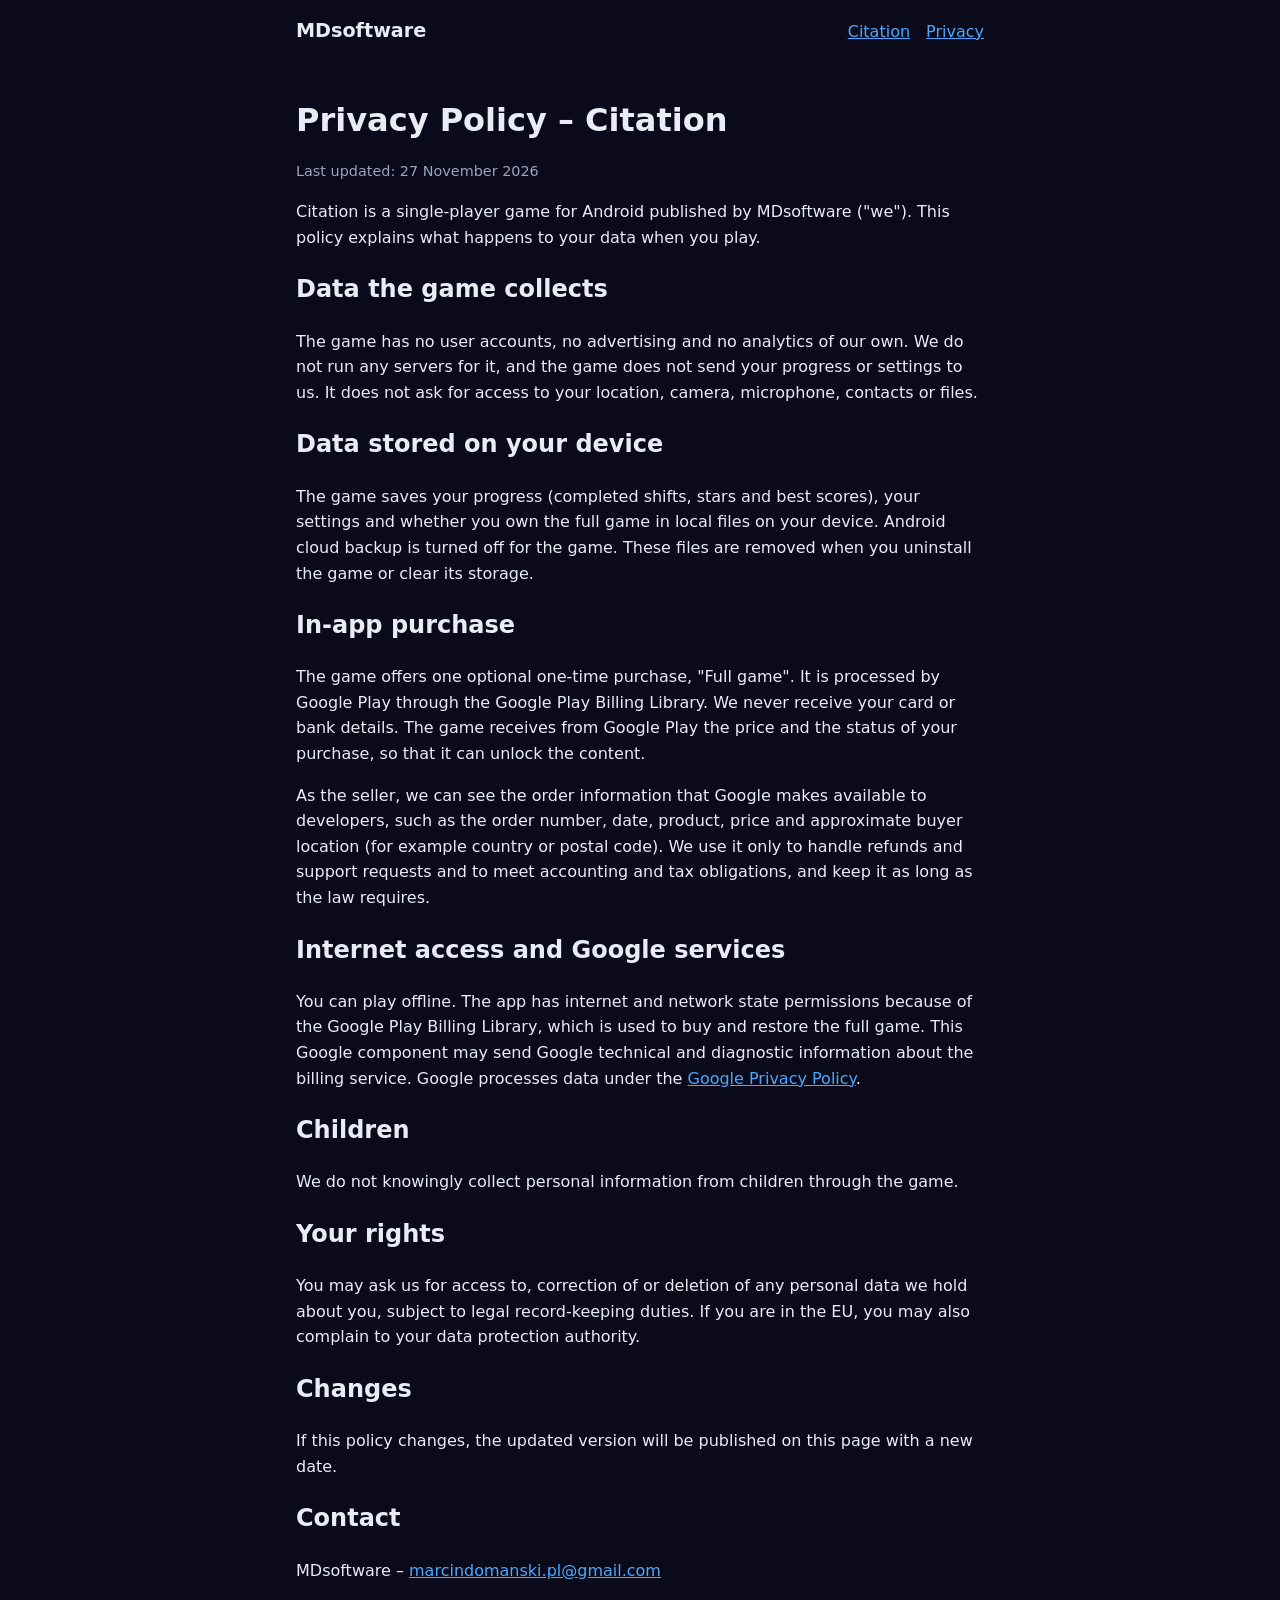
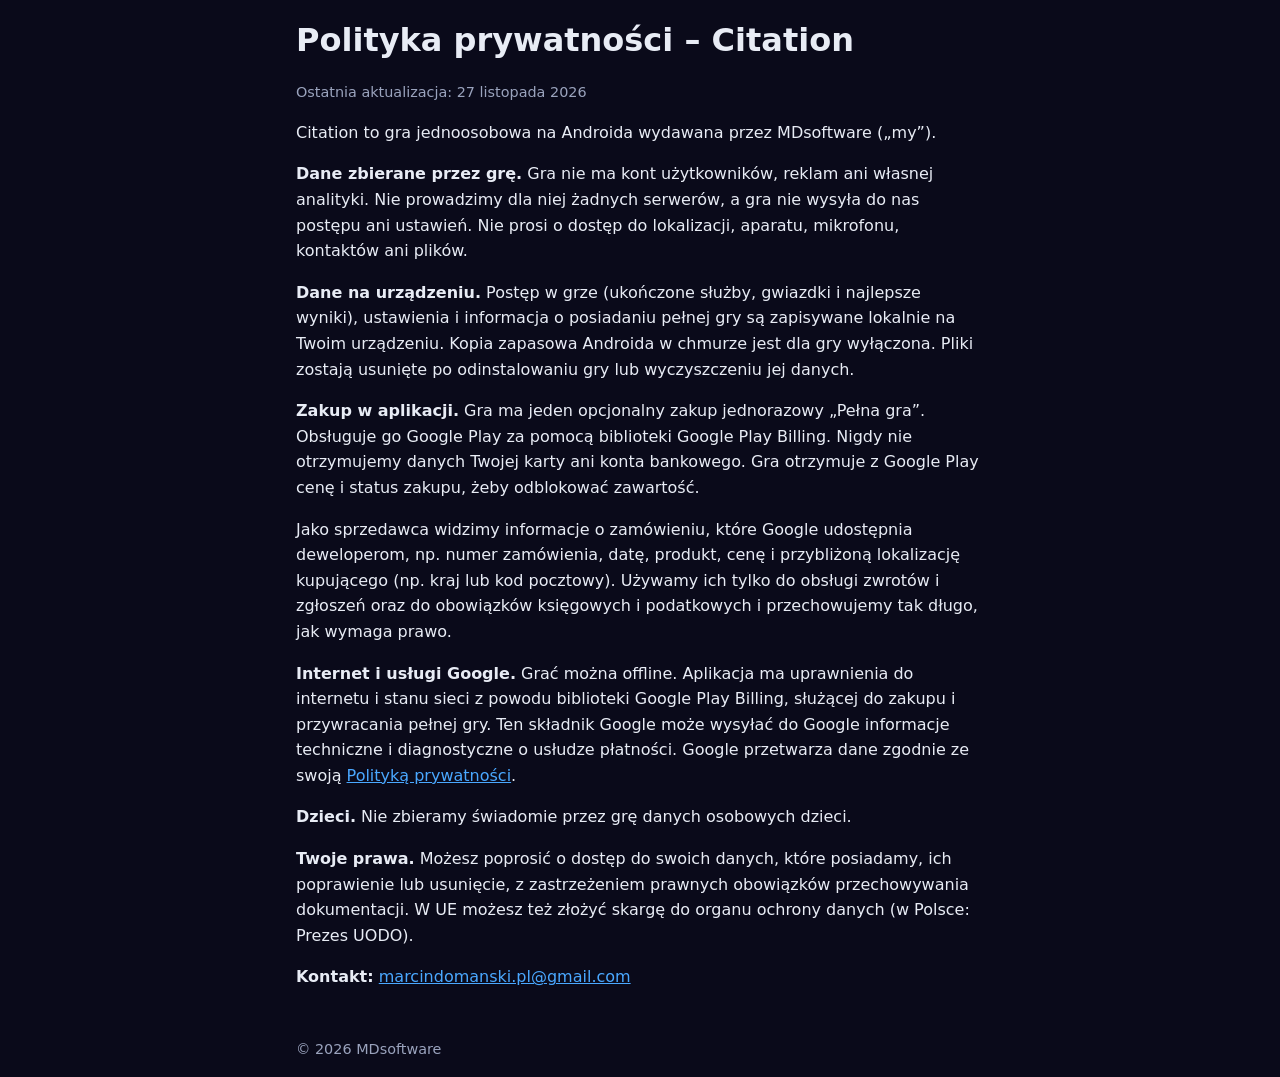
==== citation/privacy.html @ 5912d283 "Add Citation game page and privacy policy Co-Authored-By: Claude Sonnet 5.5 <noreply@anthropic.com>" ====
<!doctype html>
<html lang="en"><head><meta charset="utf-8"><meta name="viewport" content="width=device-width,initial-scale=1">
<title>Citation Privacy Policy</title><link rel="stylesheet" href="../style.css"></head>
<body>
<header><a class="brand" href="../">MDsoftware</a><nav><a href="./">Citation</a><a href="privacy.html">Privacy</a></nav></header>
<main>
<h1>Privacy Policy – Citation</h1>
<p class="muted">Last updated: 27 November 2026</p>
<p>Citation is a single-player game for Android published by MDsoftware ("we"). This policy explains what happens to your data when you play.</p>
<h2>Data the game collects</h2>
<p>The game has no user accounts, no advertising and no analytics of our own. We do not run any servers for it, and the game does not send your progress or settings to us. It does not ask for access to your location, camera, microphone, contacts or files.</p>
<h2>Data stored on your device</h2>
<p>The game saves your progress (completed shifts, stars and best scores), your settings and whether you own the full game in local files on your device. Android cloud backup is turned off for the game. These files are removed when you uninstall the game or clear its storage.</p>
<h2>In-app purchase</h2>
<p>The game offers one optional one-time purchase, "Full game". It is processed by Google Play through the Google Play Billing Library. We never receive your card or bank details. The game receives from Google Play the price and the status of your purchase, so that it can unlock the content.</p>
<p>As the seller, we can see the order information that Google makes available to developers, such as the order number, date, product, price and approximate buyer location (for example country or postal code). We use it only to handle refunds and support requests and to meet accounting and tax obligations, and keep it as long as the law requires.</p>
<h2>Internet access and Google services</h2>
<p>You can play offline. The app has internet and network state permissions because of the Google Play Billing Library, which is used to buy and restore the full game. This Google component may send Google technical and diagnostic information about the billing service. Google processes data under the <a href="https://policies.google.com/privacy">Google Privacy Policy</a>.</p>
<h2>Children</h2>
<p>We do not knowingly collect personal information from children through the game.</p>
<h2>Your rights</h2>
<p>You may ask us for access to, correction of or deletion of any personal data we hold about you, subject to legal record-keeping duties. If you are in the EU, you may also complain to your data protection authority.</p>
<h2>Changes</h2>
<p>If this policy changes, the updated version will be published on this page with a new date.</p>
<h2>Contact</h2>
<p>MDsoftware – <a href="mailto:marcindomanski.pl@gmail.com">marcindomanski.pl@gmail.com</a></p>

<div class="lang" lang="pl">
<h1>Polityka prywatności – Citation</h1>
<p class="muted">Ostatnia aktualizacja: 27 listopada 2026</p>
<p>Citation to gra jednoosobowa na Androida wydawana przez MDsoftware („my”).</p>
<p><strong>Dane zbierane przez grę.</strong> Gra nie ma kont użytkowników, reklam ani własnej analityki. Nie prowadzimy dla niej żadnych serwerów, a gra nie wysyła do nas postępu ani ustawień. Nie prosi o dostęp do lokalizacji, aparatu, mikrofonu, kontaktów ani plików.</p>
<p><strong>Dane na urządzeniu.</strong> Postęp w grze (ukończone służby, gwiazdki i najlepsze wyniki), ustawienia i informacja o posiadaniu pełnej gry są zapisywane lokalnie na Twoim urządzeniu. Kopia zapasowa Androida w chmurze jest dla gry wyłączona. Pliki zostają usunięte po odinstalowaniu gry lub wyczyszczeniu jej danych.</p>
<p><strong>Zakup w aplikacji.</strong> Gra ma jeden opcjonalny zakup jednorazowy „Pełna gra”. Obsługuje go Google Play za pomocą biblioteki Google Play Billing. Nigdy nie otrzymujemy danych Twojej karty ani konta bankowego. Gra otrzymuje z Google Play cenę i status zakupu, żeby odblokować zawartość.</p>
<p>Jako sprzedawca widzimy informacje o zamówieniu, które Google udostępnia deweloperom, np. numer zamówienia, datę, produkt, cenę i przybliżoną lokalizację kupującego (np. kraj lub kod pocztowy). Używamy ich tylko do obsługi zwrotów i zgłoszeń oraz do obowiązków księgowych i podatkowych i przechowujemy tak długo, jak wymaga prawo.</p>
<p><strong>Internet i usługi Google.</strong> Grać można offline. Aplikacja ma uprawnienia do internetu i stanu sieci z powodu biblioteki Google Play Billing, służącej do zakupu i przywracania pełnej gry. Ten składnik Google może wysyłać do Google informacje techniczne i diagnostyczne o usłudze płatności. Google przetwarza dane zgodnie ze swoją <a href="https://policies.google.com/privacy?hl=pl">Polityką prywatności</a>.</p>
<p><strong>Dzieci.</strong> Nie zbieramy świadomie przez grę danych osobowych dzieci.</p>
<p><strong>Twoje prawa.</strong> Możesz poprosić o dostęp do swoich danych, które posiadamy, ich poprawienie lub usunięcie, z zastrzeżeniem prawnych obowiązków przechowywania dokumentacji. W UE możesz też złożyć skargę do organu ochrony danych (w Polsce: Prezes UODO).</p>
<p><strong>Kontakt:</strong> <a href="mailto:marcindomanski.pl@gmail.com">marcindomanski.pl@gmail.com</a></p>
</div>
</main>
<footer>&copy; 2026 MDsoftware</footer>
</body></html>
---- style.css ----
:root{--bg:#0a0a1a;--fg:#e8ecf5;--muted:#9aa3bd;--accent:#4aa8ff;--card:#14142b}
*{box-sizing:border-box}
body{margin:0;background:var(--bg);color:var(--fg);font:16px/1.6 system-ui,-apple-system,Segoe UI,Roboto,sans-serif}
main,header,footer{max-width:720px;margin:0 auto;padding:16px}
header{display:flex;justify-content:space-between;align-items:center;flex-wrap:wrap;gap:8px}
header a.brand{font-weight:700;font-size:1.2rem;color:var(--fg);text-decoration:none}
nav a{margin-left:16px}
a{color:var(--accent)}
h1{font-size:2rem;margin:.5em 0 .3em}
.card{background:var(--card);border-radius:12px;padding:16px;display:flex;gap:16px;align-items:center;margin:16px 0}
.card img{width:88px;height:88px;border-radius:16px;flex:none}
.muted,footer{color:var(--muted);font-size:.9rem}
.lang{margin:2em 0 0}
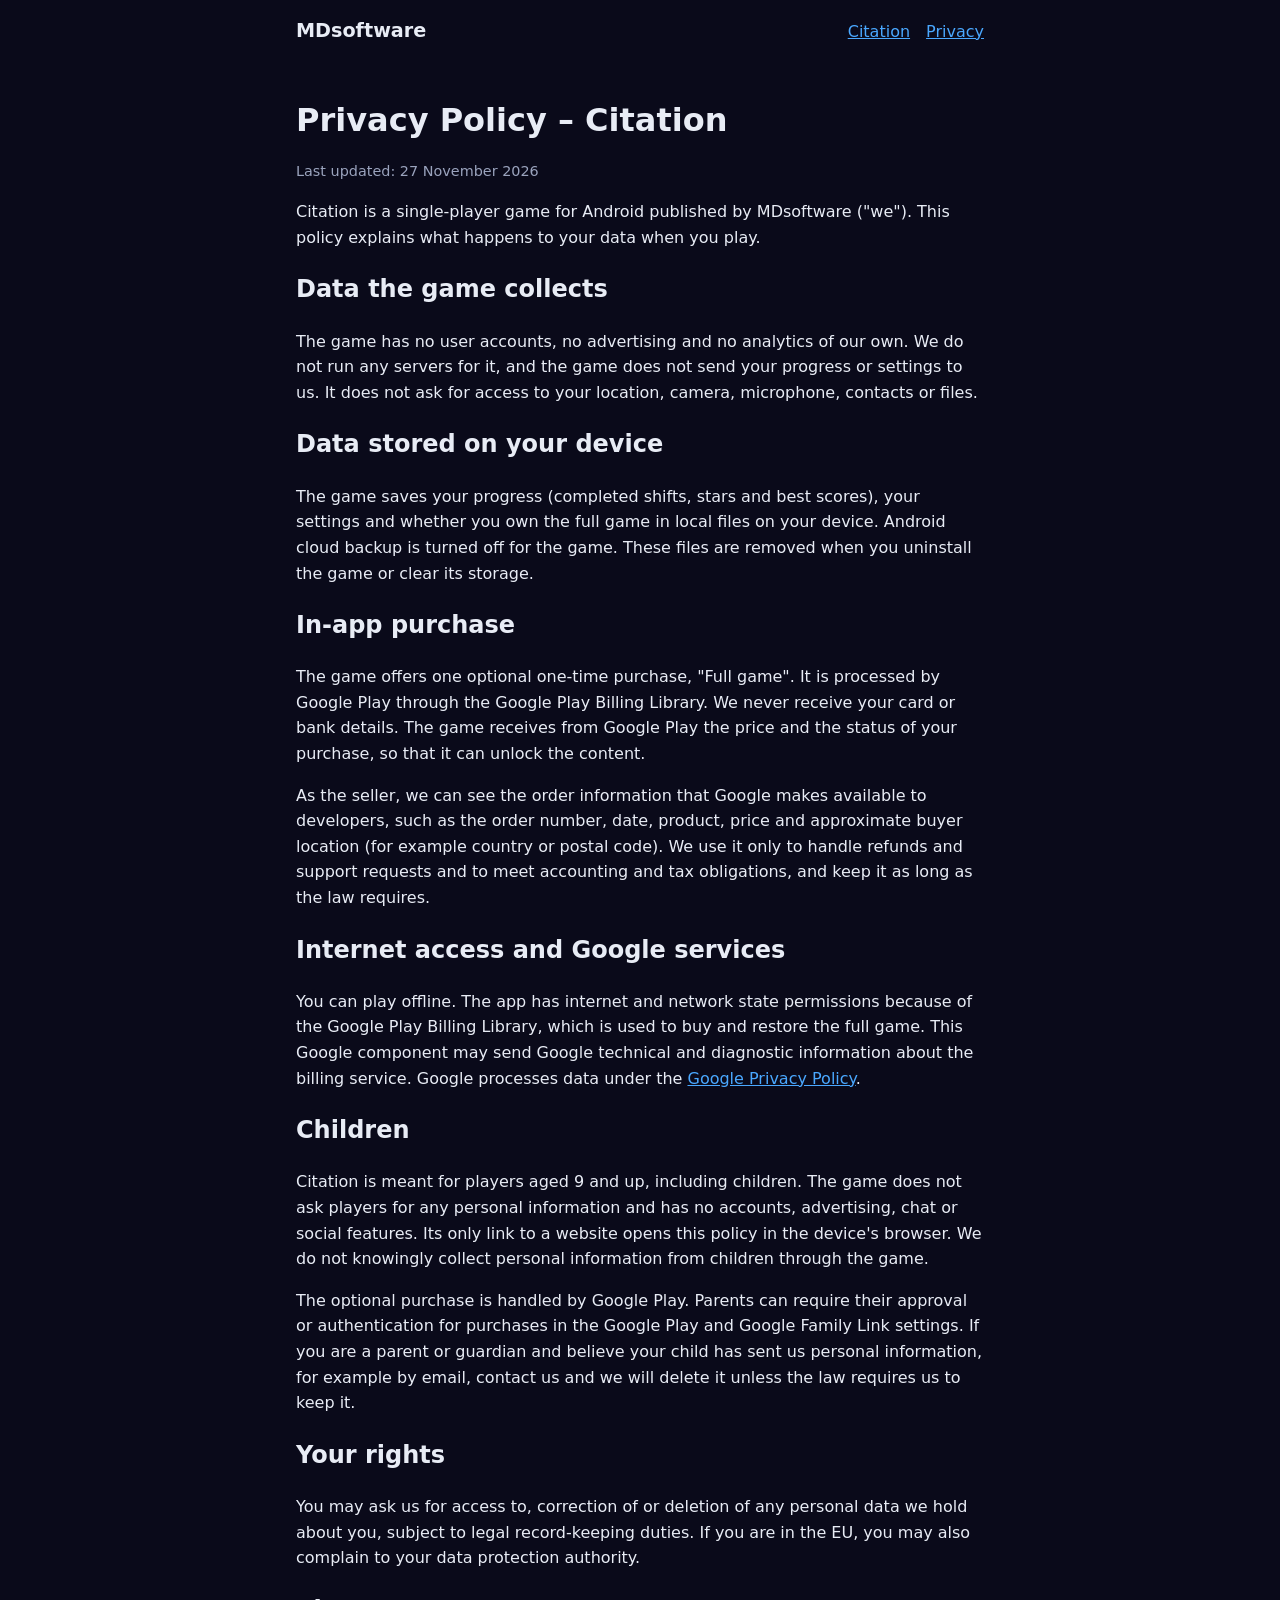
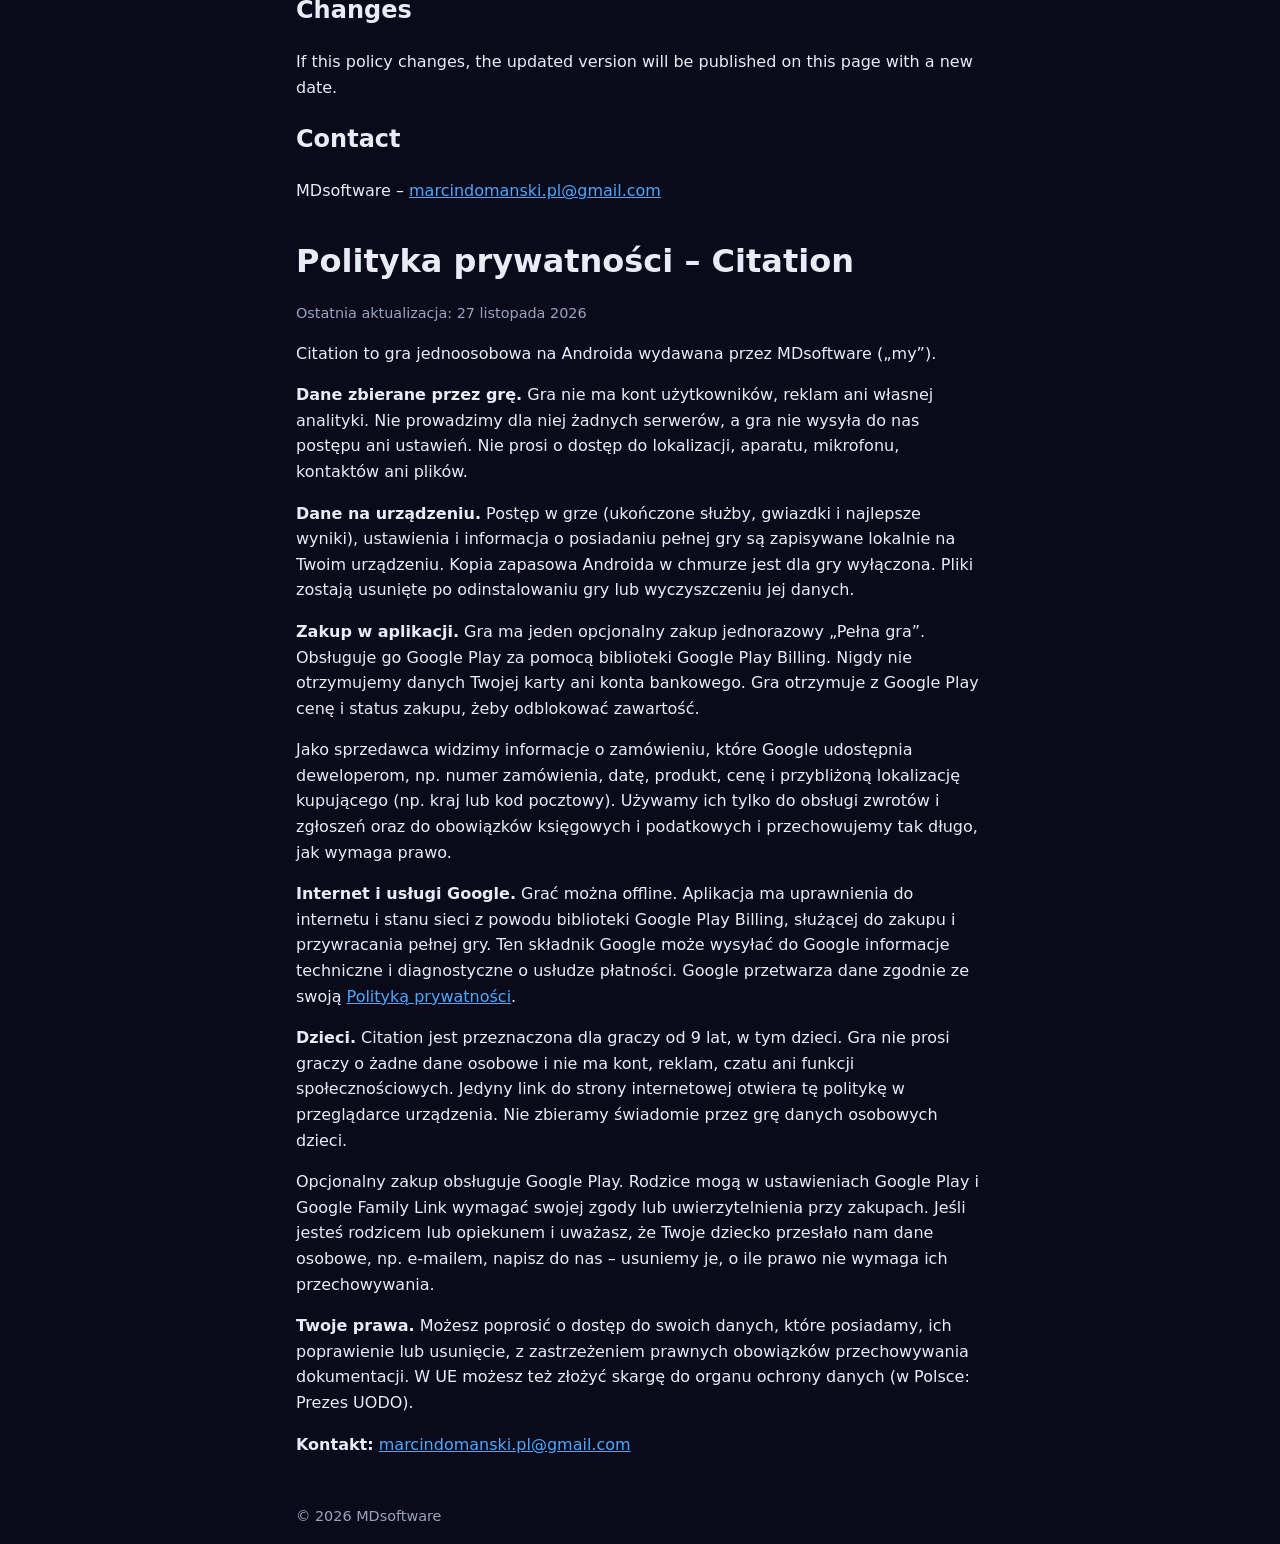
==== commit 92100bd8: "Citation privacy policy: children section for players aged 9 and up Co-Authored-By: Claude Sonnet 5." ====
--- a/citation/privacy.html
+++ b/citation/privacy.html
@@ -17,7 +17,8 @@
 <h2>Internet access and Google services</h2>
 <p>You can play offline. The app has internet and network state permissions because of the Google Play Billing Library, which is used to buy and restore the full game. This Google component may send Google technical and diagnostic information about the billing service. Google processes data under the <a href="https://policies.google.com/privacy">Google Privacy Policy</a>.</p>
 <h2>Children</h2>
-<p>We do not knowingly collect personal information from children through the game.</p>
+<p>Citation is meant for players aged 9 and up, including children. The game does not ask players for any personal information and has no accounts, advertising, chat or social features. Its only link to a website opens this policy in the device's browser. We do not knowingly collect personal information from children through the game.</p>
+<p>The optional purchase is handled by Google Play. Parents can require their approval or authentication for purchases in the Google Play and Google Family Link settings. If you are a parent or guardian and believe your child has sent us personal information, for example by email, contact us and we will delete it unless the law requires us to keep it.</p>
 <h2>Your rights</h2>
 <p>You may ask us for access to, correction of or deletion of any personal data we hold about you, subject to legal record-keeping duties. If you are in the EU, you may also complain to your data protection authority.</p>
 <h2>Changes</h2>
@@ -34,7 +35,8 @@
 <p><strong>Zakup w aplikacji.</strong> Gra ma jeden opcjonalny zakup jednorazowy „Pełna gra”. Obsługuje go Google Play za pomocą biblioteki Google Play Billing. Nigdy nie otrzymujemy danych Twojej karty ani konta bankowego. Gra otrzymuje z Google Play cenę i status zakupu, żeby odblokować zawartość.</p>
 <p>Jako sprzedawca widzimy informacje o zamówieniu, które Google udostępnia deweloperom, np. numer zamówienia, datę, produkt, cenę i przybliżoną lokalizację kupującego (np. kraj lub kod pocztowy). Używamy ich tylko do obsługi zwrotów i zgłoszeń oraz do obowiązków księgowych i podatkowych i przechowujemy tak długo, jak wymaga prawo.</p>
 <p><strong>Internet i usługi Google.</strong> Grać można offline. Aplikacja ma uprawnienia do internetu i stanu sieci z powodu biblioteki Google Play Billing, służącej do zakupu i przywracania pełnej gry. Ten składnik Google może wysyłać do Google informacje techniczne i diagnostyczne o usłudze płatności. Google przetwarza dane zgodnie ze swoją <a href="https://policies.google.com/privacy?hl=pl">Polityką prywatności</a>.</p>
-<p><strong>Dzieci.</strong> Nie zbieramy świadomie przez grę danych osobowych dzieci.</p>
+<p><strong>Dzieci.</strong> Citation jest przeznaczona dla graczy od 9 lat, w tym dzieci. Gra nie prosi graczy o żadne dane osobowe i nie ma kont, reklam, czatu ani funkcji społecznościowych. Jedyny link do strony internetowej otwiera tę politykę w przeglądarce urządzenia. Nie zbieramy świadomie przez grę danych osobowych dzieci.</p>
+<p>Opcjonalny zakup obsługuje Google Play. Rodzice mogą w ustawieniach Google Play i Google Family Link wymagać swojej zgody lub uwierzytelnienia przy zakupach. Jeśli jesteś rodzicem lub opiekunem i uważasz, że Twoje dziecko przesłało nam dane osobowe, np. e-mailem, napisz do nas – usuniemy je, o ile prawo nie wymaga ich przechowywania.</p>
 <p><strong>Twoje prawa.</strong> Możesz poprosić o dostęp do swoich danych, które posiadamy, ich poprawienie lub usunięcie, z zastrzeżeniem prawnych obowiązków przechowywania dokumentacji. W UE możesz też złożyć skargę do organu ochrony danych (w Polsce: Prezes UODO).</p>
 <p><strong>Kontakt:</strong> <a href="mailto:marcindomanski.pl@gmail.com">marcindomanski.pl@gmail.com</a></p>
 </div>
